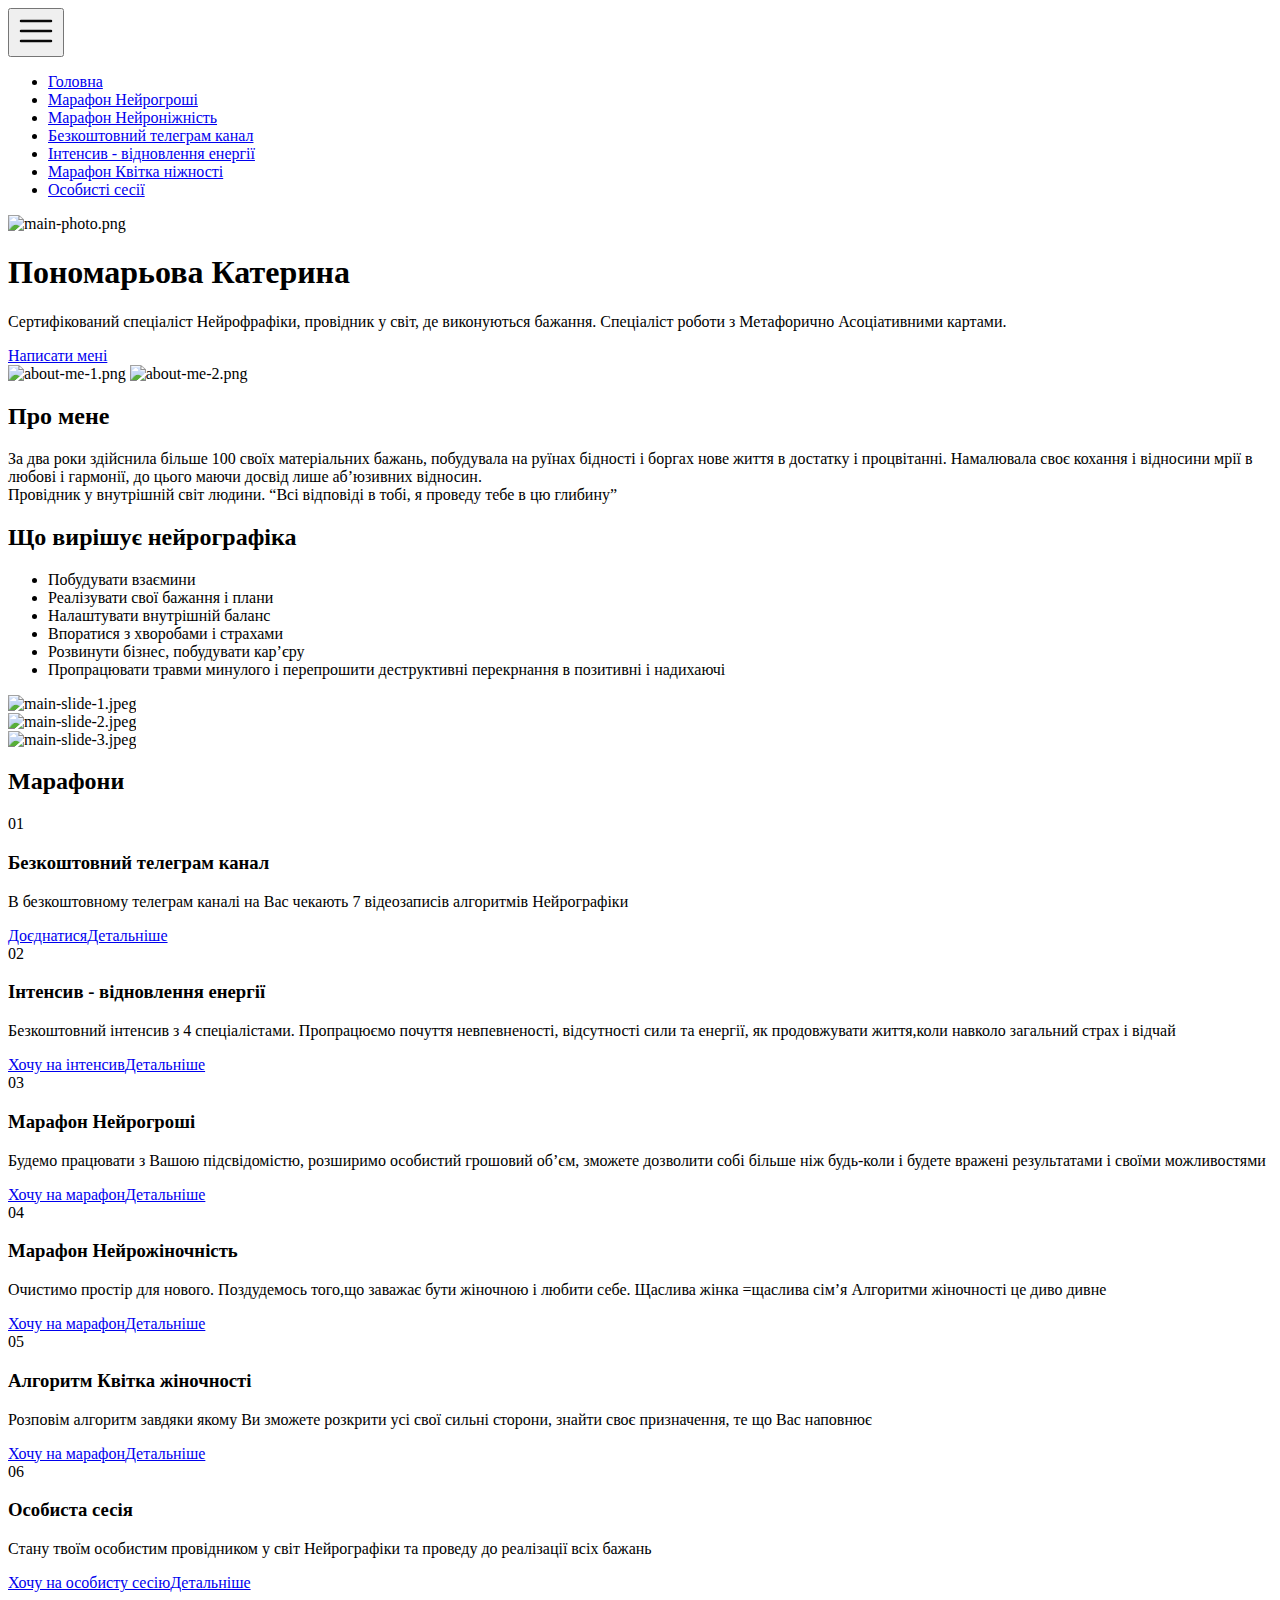
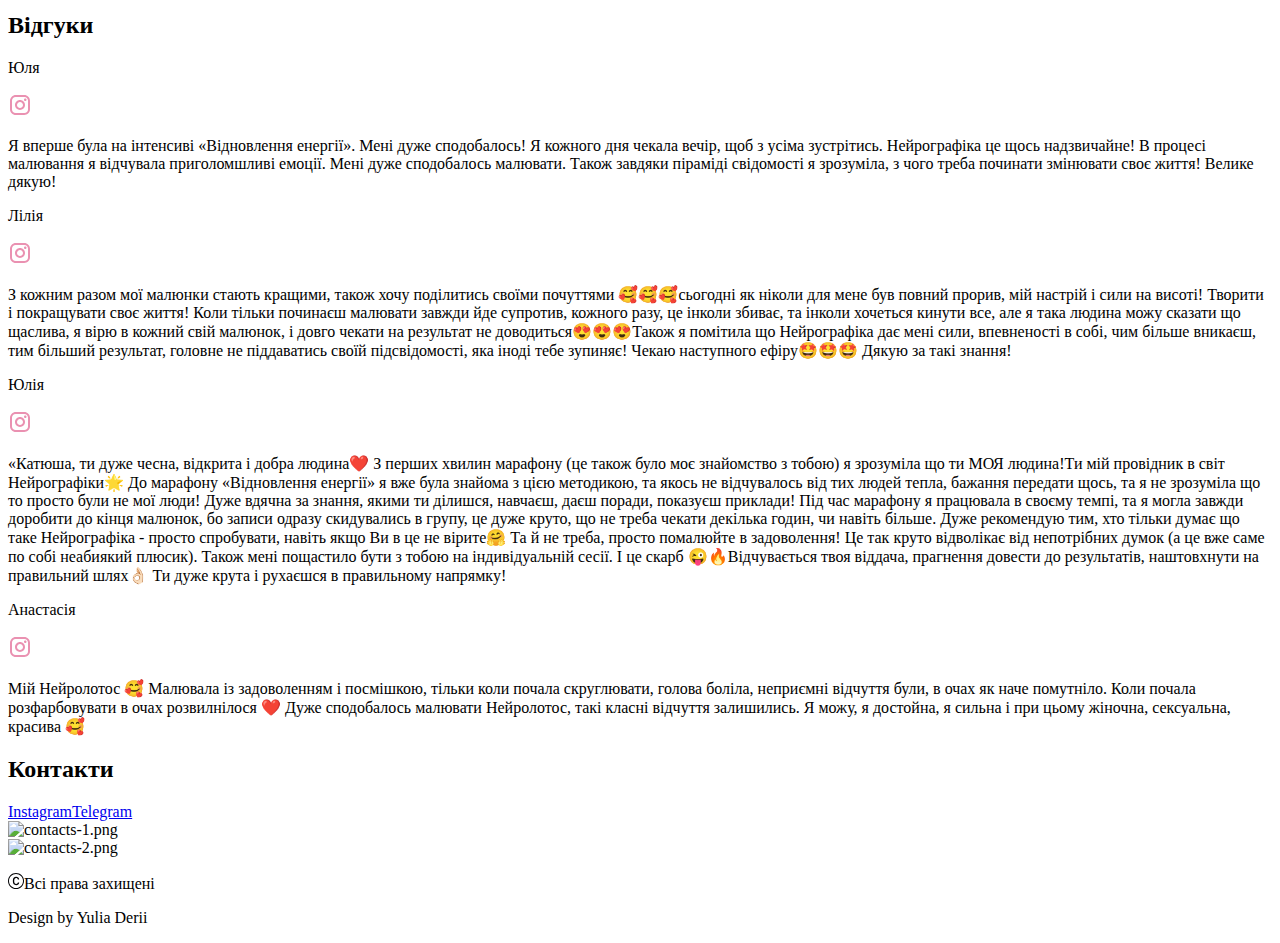
==== index.html @ ce117af1 "Add files via upload" ====
<!DOCTYPE html>
<html lang="uk">

<head>
	<meta charset="UTF-8">
	<meta name="viewport" content="width=device-width,initial-scale=1">
	<meta name="description" content="Сертифікований спеціаліст Нейрофрафіки, провідник у світ, де виконуються
	бажання. Спеціаліст роботи з Метафорично Асоціативними картами.">
	<title>Головна</title>
	<link href="css/index.css" rel="stylesheet">
</head>

<body>
	<div class="menu_overlay"></div>
	<header>
		<div class="menu_wrapper"><button class="menu_button" aria-label="Меню"><svg xmlns="http://www.w3.org/2000/svg"
					width="40" height="40" viewBox="0 0 40 40" fill="none">
					<path d="M5 10H35M5 20H35M5 30H35" stroke="#090909" stroke-width="2.5" stroke-linecap="round"
						stroke-linejoin="round" />
				</svg></button>
			<ul class="menu_list">
				<li class="menu_item active"><a href="/" class="menu_link">Головна</a></li>
				<li class="menu_item"><a href="/neirohroshi.html" class="menu_link">Марафон Нейрогроші</a></li>
				<li class="menu_item"><a href="/neirozhinochnist.html" class="menu_link">Марафон Нейроніжність</a></li>
				<li class="menu_item"><a href="/telehram-kanal.html" class="menu_link">Безкоштовний телеграм канал</a></li>
				<li class="menu_item"><a href="/vidnovlennya-enerhiyi.html" class="menu_link">Інтенсив - відновлення
						енергії</a></li>
				<li class="menu_item"><a href="/kvitka-zhinochnosti.html" class="menu_link">Марафон Квітка ніжності</a></li>
				<li class="menu_item"><a href="/osobysti-sesii.html" class="menu_link">Особисті сесії</a></li>
			</ul>
		</div>
	</header>
	<article class="container"><img class="image" src="images/main-photo.png" width="440" height="320" loading="lazy"
			alt="main-photo.png">
		<h1>Пономарьова Катерина</h1>
		<p>Сертифікований спеціаліст Нейрофрафіки, провідник у світ, де виконуються бажання. Спеціаліст роботи з
			Метафорично Асоціативними картами.</p><a
			href="https://instagram.com/satisfaction_on_dreams?igshid=MzMyNGUyNmU2YQ=="
			class="button button-centered">Написати мені</a>
		<div class="about-me-photo-wrapper"><img class="about-me-photo" src="images/about-me-1.png" width="340"
				height="320" loading="lazy" alt="about-me-1.png"> <img class="about-me-photo" src="images/about-me-2.png"
				width="340" height="320" loading="lazy" alt="about-me-2.png"></div>
		<section>
			<h2>Про мене</h2>
			<p>За два роки здійснила більше 100 своїх матеріальних бажань, побудувала на руїнах бідності і боргах нове
				життя в достатку і процвітанні. Намалювала своє кохання і відносини мрії в любові і гармонії, до цього маючи
				досвід лише аб’юзивних відносин.<br>Провідник у внутрішній світ людини. “Всі відповіді в тобі, я проведу
				тебе в цю глибину”</p>
		</section>
		<section>
			<h2 class="title-centered">Що вирішує нейрографіка</h2>
			<ul>
				<li>Побудувати взаємини</li>
				<li>Реалізувати свої бажання і плани</li>
				<li>Налаштувати внутрішній баланс</li>
				<li>Впоратися з хворобами і страхами</li>
				<li>Розвинути бізнес, побудувати кар’єру</li>
				<li>Пропрацювати травми минулого і перепрошити деструктивні перекрнання в позитивні і надихаючі</li>
			</ul>
			<div id="neurographics-slider" class="swiper">
				<div class="swiper-wrapper">
					<div class="swiper-slide"><img class="neurographics-slider-image" src="images/main-slide-1.jpeg"
							width="440" height="200" alt="main-slide-1.jpeg"></div>
					<div class="swiper-slide"><img class="neurographics-slider-image" src="images/main-slide-2.jpeg"
							width="440" height="200" alt="main-slide-2.jpeg"></div>
					<div class="swiper-slide"><img class="neurographics-slider-image" src="images/main-slide-3.jpeg"
							width="440" height="200" alt="main-slide-3.jpeg"></div>
				</div>
				<div class="neurographics-pagination swiper-pagination"></div>
			</div>
		</section>
		<section>
			<h2 class="title-centered">Марафони</h2>
			<div class="marathon">
				<div class="number">01</div>
				<h3>Безкоштовний телеграм канал</h3>
				<div class="divider"></div>
				<p class="marathon_description">В безкоштовному телеграм каналі на Вас чекають 7 відеозаписів алгоритмів
					Нейрографіки</p>
				<div class="marathon_actions"><a href="https://t.me/+FzW74CP8gYdkOWVi" class="button">Доєднатися</a><a
						href="/telehram-kanal.html" class="secondary-button">Детальніше</a></div>
			</div>
			<div class="marathon">
				<div class="number">02</div>
				<h3>Інтенсив - відновлення енергії</h3>
				<div class="divider"></div>
				<p class="marathon_description">Безкоштовний інтенсив з 4 спеціалістами. Пропрацюємо почуття невпевненості,
					відсутності сили та енергії, як продовжувати життя,коли навколо загальний страх і відчай</p>
				<div class="marathon_actions"><a href="https://t.me/+JxiKK_uEzuFjYjU6" class="button">Хочу на інтенсив</a><a
						href="/vidnovlennya-enerhiyi.html" class="secondary-button">Детальніше</a></div>
			</div>
			<div class="marathon">
				<div class="number">03</div>
				<h3>Марафон Нейрогроші</h3>
				<div class="divider"></div>
				<p class="marathon_description">Будемо працювати з Вашою підсвідомістю, розширимо особистий грошовий об’єм,
					зможете дозволити собі більше ніж будь-коли і будете вражені результатами і своїми можливостями</p>
				<div class="marathon_actions"><a href="/rekvizyty.html" class="button">Хочу на марафон</a><a
						href="/neirohroshi.html" class="secondary-button">Детальніше</a></div>
			</div>
			<div class="marathon">
				<div class="number">04</div>
				<h3>Марафон Нейрожіночність</h3>
				<div class="divider"></div>
				<p class="marathon_description">Очистимо простір для нового. Поздудемось того,що заважає бути жіночною і
					любити себе. Щаслива жінка =щаслива сім’я Алгоритми жіночності це диво дивне</p>
				<div class="marathon_actions"><a href="/rekvizyty.html" class="button">Хочу на марафон</a><a
						href="/neirozhinochnist.html" class="secondary-button">Детальніше</a></div>
			</div>
			<div class="marathon">
				<div class="number">05</div>
				<h3>Алгоритм Квітка жіночності</h3>
				<div class="divider"></div>
				<p class="marathon_description">Розповім алгоритм завдяки якому Ви зможете розкрити усі свої сильні сторони,
					знайти своє призначення, те що Вас наповнює</p>
				<div class="marathon_actions"><a href="/rekvizyty.html" class="button">Хочу на марафон</a><a
						href="/kvitka-zhinochnosti.html" class="secondary-button">Детальніше</a></div>
			</div>
			<div class="marathon">
				<div class="number">06</div>
				<h3>Особиста сесія</h3>
				<div class="divider"></div>
				<p class="marathon_description">Стану твоїм особистим провідником у світ Нейрографіки та проведу до
					реалізації всіх бажань</p>
				<div class="marathon_actions"><a href="/rekvizyty.html" class="button">Хочу на особисту сесію</a><a
						href="/osobysti-sesii.html" class="secondary-button">Детальніше</a></div>
			</div>
		</section>
		<section>
			<h2 class="title-centered">Відгуки</h2>
			<div id="reviews-slider" class="swiper">
				<div class="swiper-wrapper">
					<div class="swiper-slide">
						<div class="review">
							<p class="review_author">Юля</p><svg class="review_icon" xmlns="http://www.w3.org/2000/svg"
								width="24" height="24" viewBox="0 0 24 24" fill="none">
								<path
									d="M7.8 2H16.2C19.4 2 22 4.6 22 7.8V16.2C22 17.7383 21.3889 19.2135 20.3012 20.3012C19.2135 21.3889 17.7383 22 16.2 22H7.8C4.6 22 2 19.4 2 16.2V7.8C2 6.26174 2.61107 4.78649 3.69878 3.69878C4.78649 2.61107 6.26174 2 7.8 2ZM7.6 4C6.64522 4 5.72955 4.37928 5.05442 5.05442C4.37928 5.72955 4 6.64522 4 7.6V16.4C4 18.39 5.61 20 7.6 20H16.4C17.3548 20 18.2705 19.6207 18.9456 18.9456C19.6207 18.2705 20 17.3548 20 16.4V7.6C20 5.61 18.39 4 16.4 4H7.6ZM17.25 5.5C17.5815 5.5 17.8995 5.6317 18.1339 5.86612C18.3683 6.10054 18.5 6.41848 18.5 6.75C18.5 7.08152 18.3683 7.39946 18.1339 7.63388C17.8995 7.8683 17.5815 8 17.25 8C16.9185 8 16.6005 7.8683 16.3661 7.63388C16.1317 7.39946 16 7.08152 16 6.75C16 6.41848 16.1317 6.10054 16.3661 5.86612C16.6005 5.6317 16.9185 5.5 17.25 5.5ZM12 7C13.3261 7 14.5979 7.52678 15.5355 8.46447C16.4732 9.40215 17 10.6739 17 12C17 13.3261 16.4732 14.5979 15.5355 15.5355C14.5979 16.4732 13.3261 17 12 17C10.6739 17 9.40215 16.4732 8.46447 15.5355C7.52678 14.5979 7 13.3261 7 12C7 10.6739 7.52678 9.40215 8.46447 8.46447C9.40215 7.52678 10.6739 7 12 7ZM12 9C11.2044 9 10.4413 9.31607 9.87868 9.87868C9.31607 10.4413 9 11.2044 9 12C9 12.7956 9.31607 13.5587 9.87868 14.1213C10.4413 14.6839 11.2044 15 12 15C12.7956 15 13.5587 14.6839 14.1213 14.1213C14.6839 13.5587 15 12.7956 15 12C15 11.2044 14.6839 10.4413 14.1213 9.87868C13.5587 9.31607 12.7956 9 12 9Z"
									fill="#EA91B1" />
							</svg>
							<p class="review_text">Я вперше була на інтенсиві «Відновлення енергії». Мені дуже сподобалось! Я
								кожного дня чекала вечір, щоб з усіма зустрітись. Нейрографіка це щось надзвичайне! В процесі
								малювання я відчувала приголомшливі емоції. Мені дуже сподобалось малювати. Також завдяки
								піраміді свідомості я зрозуміла, з чого треба починати змінювати своє життя! Велике дякую!</p>
						</div>
					</div>
					<div class="swiper-slide">
						<div class="review">
							<p class="review_author">Лілія</p><svg class="review_icon" xmlns="http://www.w3.org/2000/svg"
								width="24" height="24" viewBox="0 0 24 24" fill="none">
								<path
									d="M7.8 2H16.2C19.4 2 22 4.6 22 7.8V16.2C22 17.7383 21.3889 19.2135 20.3012 20.3012C19.2135 21.3889 17.7383 22 16.2 22H7.8C4.6 22 2 19.4 2 16.2V7.8C2 6.26174 2.61107 4.78649 3.69878 3.69878C4.78649 2.61107 6.26174 2 7.8 2ZM7.6 4C6.64522 4 5.72955 4.37928 5.05442 5.05442C4.37928 5.72955 4 6.64522 4 7.6V16.4C4 18.39 5.61 20 7.6 20H16.4C17.3548 20 18.2705 19.6207 18.9456 18.9456C19.6207 18.2705 20 17.3548 20 16.4V7.6C20 5.61 18.39 4 16.4 4H7.6ZM17.25 5.5C17.5815 5.5 17.8995 5.6317 18.1339 5.86612C18.3683 6.10054 18.5 6.41848 18.5 6.75C18.5 7.08152 18.3683 7.39946 18.1339 7.63388C17.8995 7.8683 17.5815 8 17.25 8C16.9185 8 16.6005 7.8683 16.3661 7.63388C16.1317 7.39946 16 7.08152 16 6.75C16 6.41848 16.1317 6.10054 16.3661 5.86612C16.6005 5.6317 16.9185 5.5 17.25 5.5ZM12 7C13.3261 7 14.5979 7.52678 15.5355 8.46447C16.4732 9.40215 17 10.6739 17 12C17 13.3261 16.4732 14.5979 15.5355 15.5355C14.5979 16.4732 13.3261 17 12 17C10.6739 17 9.40215 16.4732 8.46447 15.5355C7.52678 14.5979 7 13.3261 7 12C7 10.6739 7.52678 9.40215 8.46447 8.46447C9.40215 7.52678 10.6739 7 12 7ZM12 9C11.2044 9 10.4413 9.31607 9.87868 9.87868C9.31607 10.4413 9 11.2044 9 12C9 12.7956 9.31607 13.5587 9.87868 14.1213C10.4413 14.6839 11.2044 15 12 15C12.7956 15 13.5587 14.6839 14.1213 14.1213C14.6839 13.5587 15 12.7956 15 12C15 11.2044 14.6839 10.4413 14.1213 9.87868C13.5587 9.31607 12.7956 9 12 9Z"
									fill="#EA91B1" />
							</svg>
							<p class="review_text">З кожним разом мої малюнки стають кращими, також хочу поділитись своїми
								почуттями 🥰🥰🥰сьогодні як ніколи для мене був повний прорив, мій настрій і сили на висоті!
								Творити і покращувати своє життя! Коли тільки починаєш малювати завжди йде супротив, кожного
								разу, це інколи збиває, та інколи хочеться кинути все, але я така людина можу сказати що
								щаслива, я вірю в кожний свій малюнок, і довго чекати на результат не доводиться😍😍😍Також я
								помітила що Нейрографіка дає мені сили, впевненості в собі, чим більше вникаєш, тим більший
								результат, головне не піддаватись своїй підсвідомості, яка іноді тебе зупиняє! Чекаю наступного
								ефіру🤩🤩🤩 Дякую за такі знання!</p>
						</div>
					</div>
					<div class="swiper-slide">
						<div class="review">
							<p class="review_author">Юлія</p><svg class="review_icon" xmlns="http://www.w3.org/2000/svg"
								width="24" height="24" viewBox="0 0 24 24" fill="none">
								<path
									d="M7.8 2H16.2C19.4 2 22 4.6 22 7.8V16.2C22 17.7383 21.3889 19.2135 20.3012 20.3012C19.2135 21.3889 17.7383 22 16.2 22H7.8C4.6 22 2 19.4 2 16.2V7.8C2 6.26174 2.61107 4.78649 3.69878 3.69878C4.78649 2.61107 6.26174 2 7.8 2ZM7.6 4C6.64522 4 5.72955 4.37928 5.05442 5.05442C4.37928 5.72955 4 6.64522 4 7.6V16.4C4 18.39 5.61 20 7.6 20H16.4C17.3548 20 18.2705 19.6207 18.9456 18.9456C19.6207 18.2705 20 17.3548 20 16.4V7.6C20 5.61 18.39 4 16.4 4H7.6ZM17.25 5.5C17.5815 5.5 17.8995 5.6317 18.1339 5.86612C18.3683 6.10054 18.5 6.41848 18.5 6.75C18.5 7.08152 18.3683 7.39946 18.1339 7.63388C17.8995 7.8683 17.5815 8 17.25 8C16.9185 8 16.6005 7.8683 16.3661 7.63388C16.1317 7.39946 16 7.08152 16 6.75C16 6.41848 16.1317 6.10054 16.3661 5.86612C16.6005 5.6317 16.9185 5.5 17.25 5.5ZM12 7C13.3261 7 14.5979 7.52678 15.5355 8.46447C16.4732 9.40215 17 10.6739 17 12C17 13.3261 16.4732 14.5979 15.5355 15.5355C14.5979 16.4732 13.3261 17 12 17C10.6739 17 9.40215 16.4732 8.46447 15.5355C7.52678 14.5979 7 13.3261 7 12C7 10.6739 7.52678 9.40215 8.46447 8.46447C9.40215 7.52678 10.6739 7 12 7ZM12 9C11.2044 9 10.4413 9.31607 9.87868 9.87868C9.31607 10.4413 9 11.2044 9 12C9 12.7956 9.31607 13.5587 9.87868 14.1213C10.4413 14.6839 11.2044 15 12 15C12.7956 15 13.5587 14.6839 14.1213 14.1213C14.6839 13.5587 15 12.7956 15 12C15 11.2044 14.6839 10.4413 14.1213 9.87868C13.5587 9.31607 12.7956 9 12 9Z"
									fill="#EA91B1" />
							</svg>
							<p class="review_text">«Катюша, ти дуже чесна, відкрита і добра людина❤️ З перших хвилин марафону
								(це також було моє знайомство з тобою) я зрозуміла що ти МОЯ людина!Ти мій провідник в світ
								Нейрографіки🌟 До марафону «Відновлення енергії» я вже була знайома з цією методикою, та якось
								не відчувалось від тих людей тепла, бажання передати щось, та я не зрозуміла що то просто були
								не мої люди! Дуже вдячна за знання, якими ти ділишся, навчаєш, даєш поради, показуєш приклади!
								Під час марафону я працювала в своєму темпі, та я могла завжди доробити до кінця малюнок, бо
								записи одразу скидувались в групу, це дуже круто, що не треба чекати декілька годин, чи навіть
								більше. Дуже рекомендую тим, хто тільки думає що таке Нейрографіка - просто спробувати, навіть
								якщо Ви в це не вірите🤗 Та й не треба, просто помалюйте в задоволення! Це так круто відволікає
								від непотрібних думок (а це вже саме по собі неабиякий плюсик). Також мені пощастило бути з
								тобою на індивідуальній сесії. І це скарб 😜🔥Відчувається твоя віддача, прагнення довести до
								результатів, наштовхнути на правильний шлях👌🏻 Ти дуже крута і рухаєшся в правильному напрямку!
							</p>
						</div>
					</div>
					<div class="swiper-slide">
						<div class="review">
							<p class="review_author">Анастасія</p><svg class="review_icon" xmlns="http://www.w3.org/2000/svg"
								width="24" height="24" viewBox="0 0 24 24" fill="none">
								<path
									d="M7.8 2H16.2C19.4 2 22 4.6 22 7.8V16.2C22 17.7383 21.3889 19.2135 20.3012 20.3012C19.2135 21.3889 17.7383 22 16.2 22H7.8C4.6 22 2 19.4 2 16.2V7.8C2 6.26174 2.61107 4.78649 3.69878 3.69878C4.78649 2.61107 6.26174 2 7.8 2ZM7.6 4C6.64522 4 5.72955 4.37928 5.05442 5.05442C4.37928 5.72955 4 6.64522 4 7.6V16.4C4 18.39 5.61 20 7.6 20H16.4C17.3548 20 18.2705 19.6207 18.9456 18.9456C19.6207 18.2705 20 17.3548 20 16.4V7.6C20 5.61 18.39 4 16.4 4H7.6ZM17.25 5.5C17.5815 5.5 17.8995 5.6317 18.1339 5.86612C18.3683 6.10054 18.5 6.41848 18.5 6.75C18.5 7.08152 18.3683 7.39946 18.1339 7.63388C17.8995 7.8683 17.5815 8 17.25 8C16.9185 8 16.6005 7.8683 16.3661 7.63388C16.1317 7.39946 16 7.08152 16 6.75C16 6.41848 16.1317 6.10054 16.3661 5.86612C16.6005 5.6317 16.9185 5.5 17.25 5.5ZM12 7C13.3261 7 14.5979 7.52678 15.5355 8.46447C16.4732 9.40215 17 10.6739 17 12C17 13.3261 16.4732 14.5979 15.5355 15.5355C14.5979 16.4732 13.3261 17 12 17C10.6739 17 9.40215 16.4732 8.46447 15.5355C7.52678 14.5979 7 13.3261 7 12C7 10.6739 7.52678 9.40215 8.46447 8.46447C9.40215 7.52678 10.6739 7 12 7ZM12 9C11.2044 9 10.4413 9.31607 9.87868 9.87868C9.31607 10.4413 9 11.2044 9 12C9 12.7956 9.31607 13.5587 9.87868 14.1213C10.4413 14.6839 11.2044 15 12 15C12.7956 15 13.5587 14.6839 14.1213 14.1213C14.6839 13.5587 15 12.7956 15 12C15 11.2044 14.6839 10.4413 14.1213 9.87868C13.5587 9.31607 12.7956 9 12 9Z"
									fill="#EA91B1" />
							</svg>
							<p class="review_text">Мій Нейролотос 🥰 Малювала із задоволенням і посмішкою, тільки коли почала
								скруглювати, голова боліла, неприємні відчуття були, в очах як наче помутніло. Коли почала
								розфарбовувати в очах розвилнілося ❤️ Дуже сподобалось малювати Нейролотос, такі класні відчуття
								залишились. Я можу, я достойна, я сильна і при цьому жіночна, сексуальна, красива 🥰</p>
						</div>
					</div>
				</div>
				<div class="reviews-pagination swiper-pagination"></div>
			</div>
		</section>
		<section>
			<h2 class="title-centered">Контакти</h2>
			<div class="contact-links-wrapper"><a
					href="https://instagram.com/satisfaction_on_dreams?igshid=MzMyNGUyNmU2YQ==" class="link">Instagram</a><a
					href="https://t.me/kateriinaa13" class="link" target="_blank">Telegram</a></div>
			<div class="contact-images-wrapper">
				<div class="contact-image-wrapper"><img class="contact-image" src="images/contacts-1.png" width="210"
						height="210" loading="lazy" alt="contacts-1.png"></div>
				<div class="contact-image-wrapper"><img class="contact-image" src="images/contacts-2.png" width="210"
						height="210" loading="lazy" alt="contacts-2.png"></div>
			</div>
		</section>
	</article>
	<footer>
		<p class="copyrights"><span id="current-year"></span><svg class="copyrights_icon"
				xmlns="http://www.w3.org/2000/svg" width="16" height="16" viewBox="0 0 16 16" fill="none">
				<g clip-path="url(#clip0_397_143)">
					<path
						d="M1 8C1 9.85652 1.7375 11.637 3.05025 12.9497C4.36301 14.2625 6.14348 15 8 15C9.85652 15 11.637 14.2625 12.9497 12.9497C14.2625 11.637 15 9.85652 15 8C15 6.14348 14.2625 4.36301 12.9497 3.05025C11.637 1.7375 9.85652 1 8 1C6.14348 1 4.36301 1.7375 3.05025 3.05025C1.7375 4.36301 1 6.14348 1 8ZM16 8C16 10.1217 15.1571 12.1566 13.6569 13.6569C12.1566 15.1571 10.1217 16 8 16C5.87827 16 3.84344 15.1571 2.34315 13.6569C0.842855 12.1566 0 10.1217 0 8C0 5.87827 0.842855 3.84344 2.34315 2.34315C3.84344 0.842855 5.87827 0 8 0C10.1217 0 12.1566 0.842855 13.6569 2.34315C15.1571 3.84344 16 5.87827 16 8ZM8.146 4.992C6.934 4.992 6.219 5.912 6.219 7.494V8.554C6.219 10.125 6.922 11.016 8.146 11.016C9.125 11.016 9.787 10.43 9.875 9.598H11.17V9.691C11.07 11.139 9.816 12.158 8.14 12.158C6.049 12.158 4.871 10.822 4.871 8.555V7.482C4.871 5.221 6.072 3.844 8.141 3.844C9.822 3.844 11.076 4.898 11.17 6.416V6.504H9.875C9.787 5.625 9.107 4.992 8.146 4.992Z"
						fill="#030305" />
				</g>
				<defs>
					<clipPath id="clip0_397_143">
						<rect width="16" height="16" fill="white" />
					</clipPath>
				</defs>
			</svg>Всі права захищені</p>
		<p class="copyrights">Design by Yulia Derii</p>
	</footer>
	<script src="js/index.js"></script>
</body>

</html>
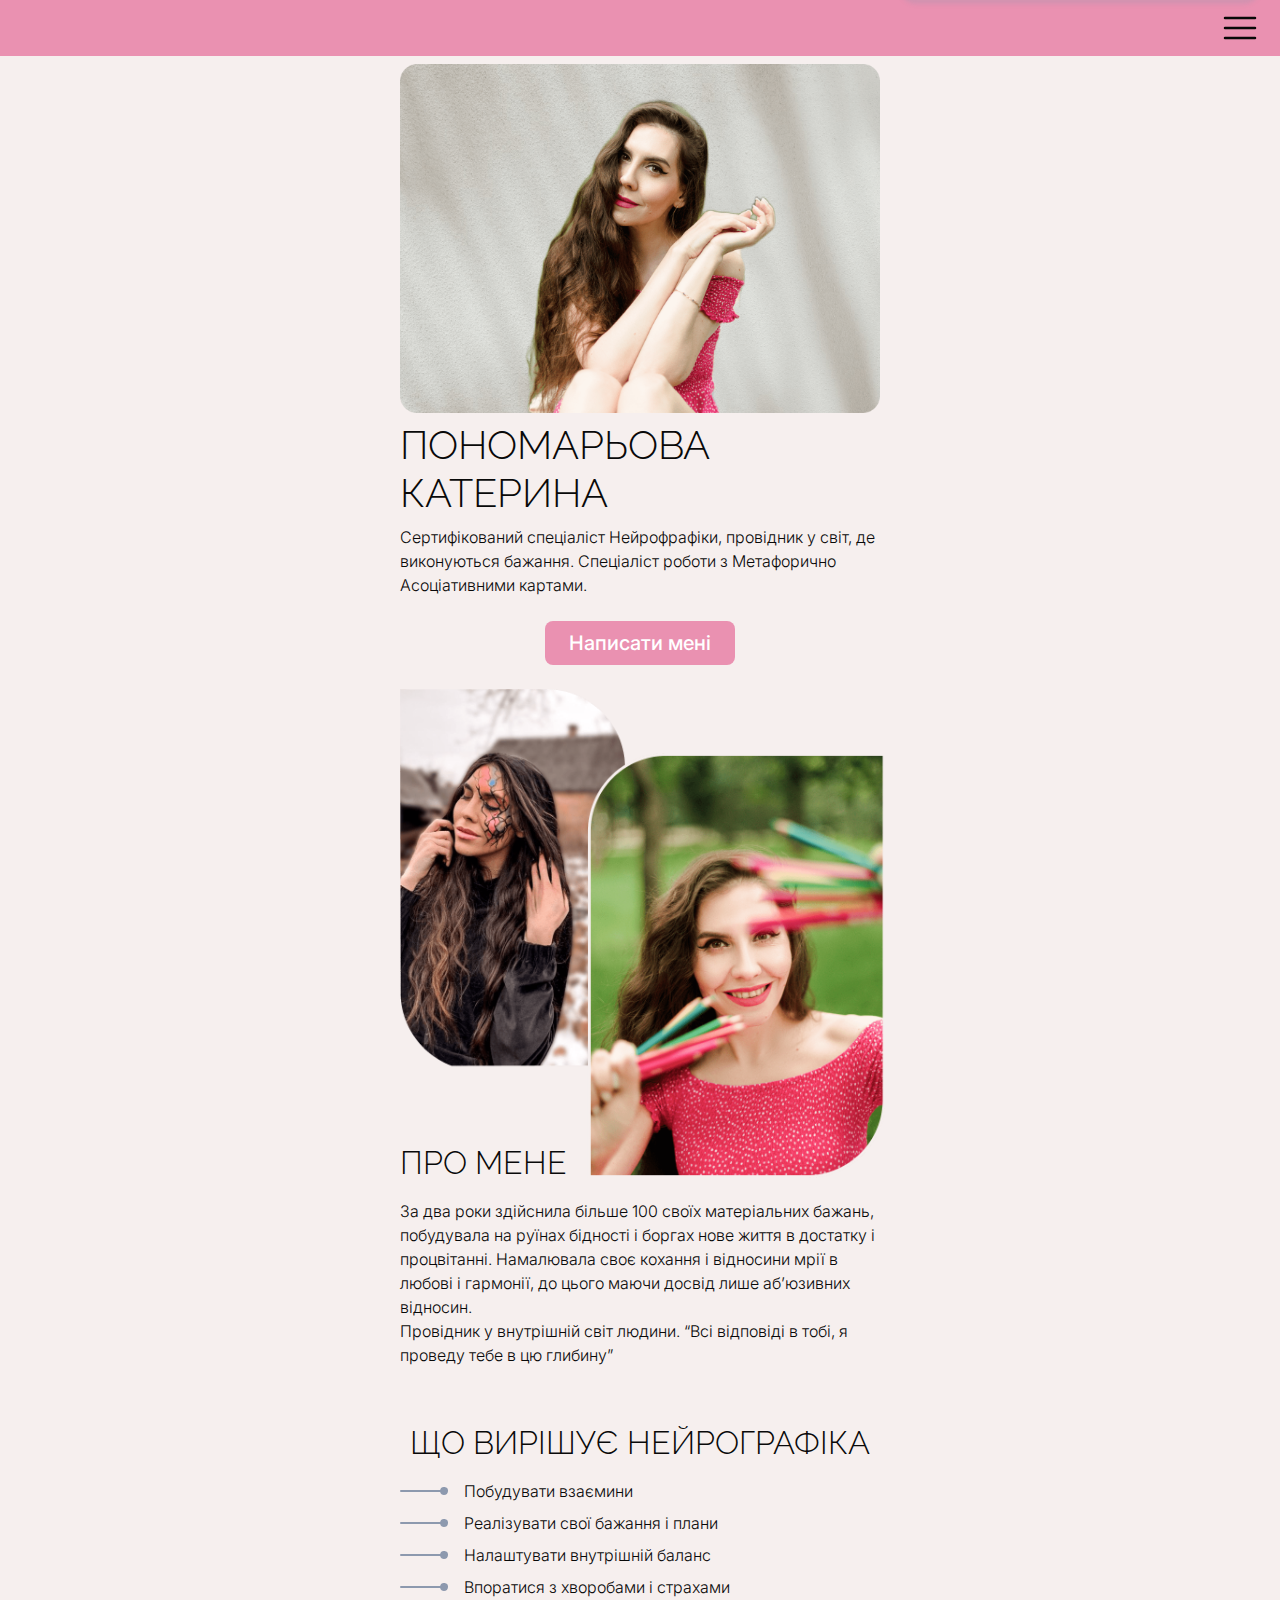
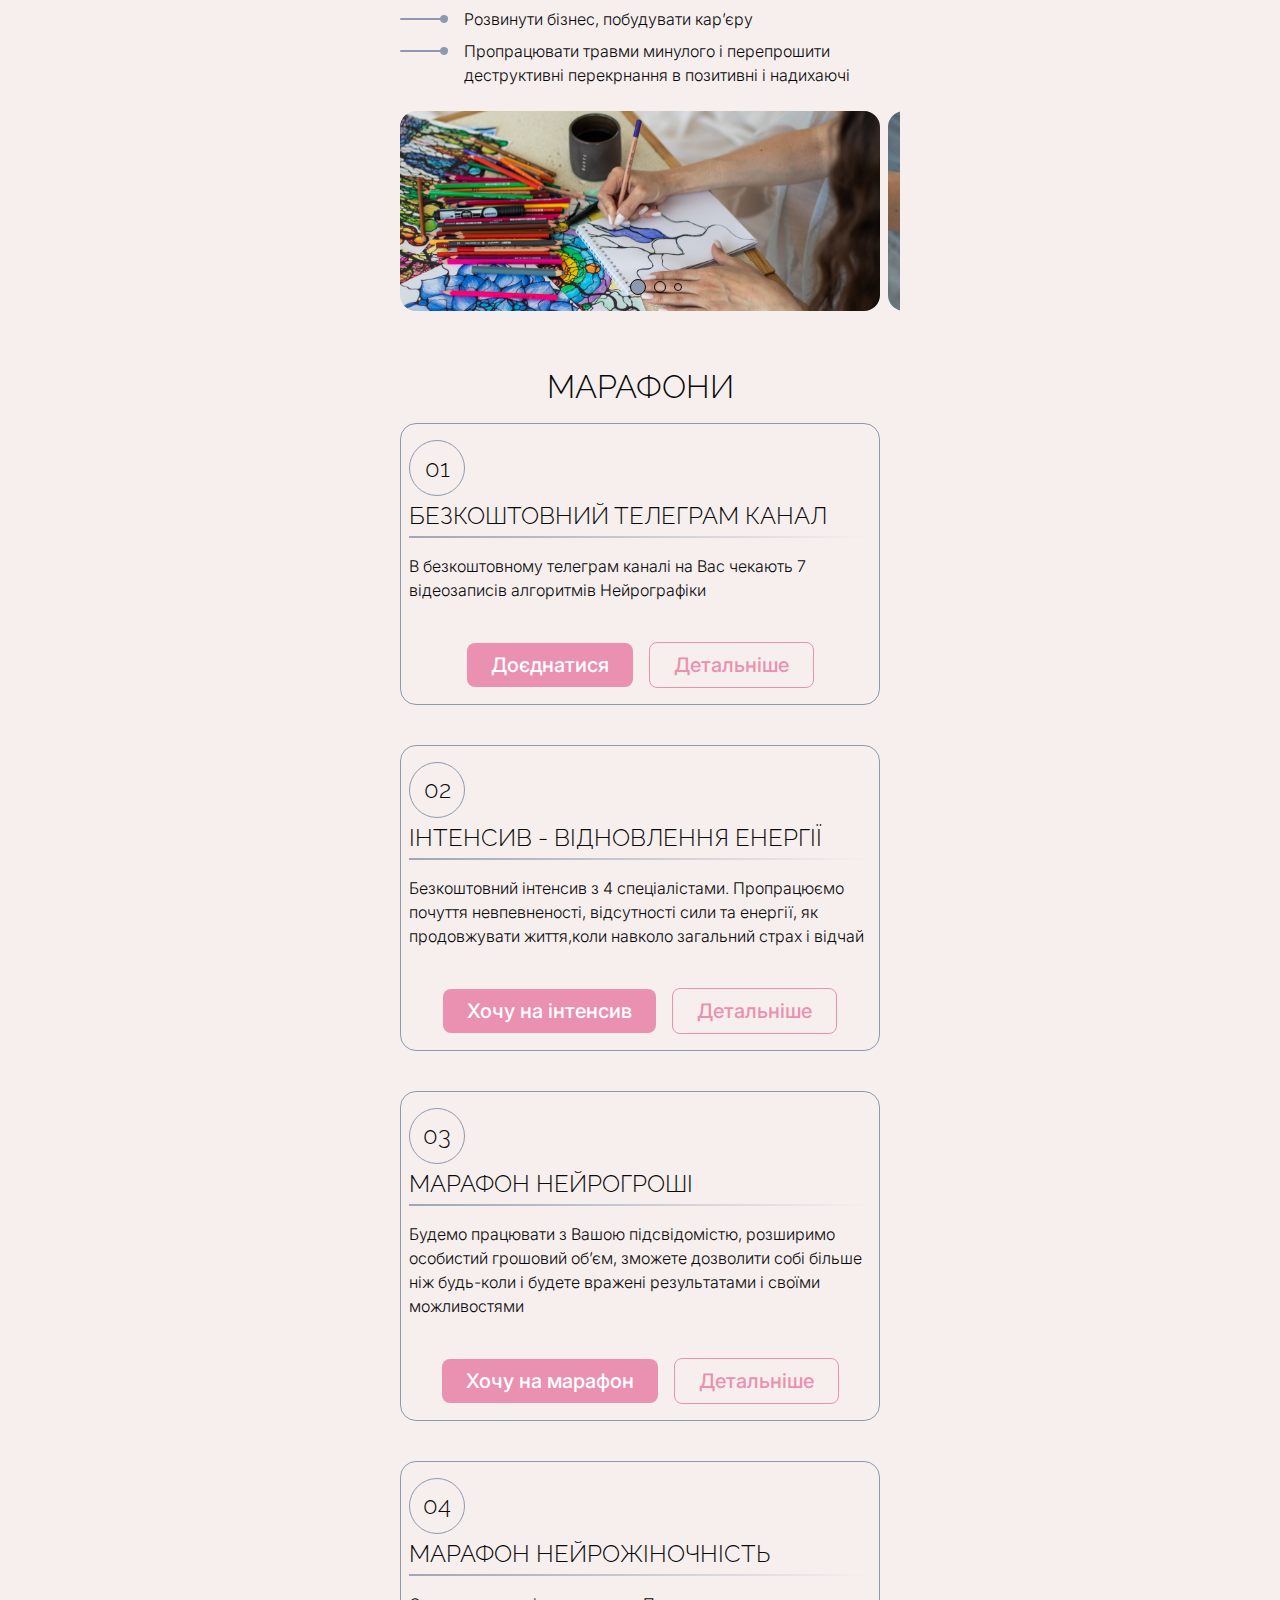
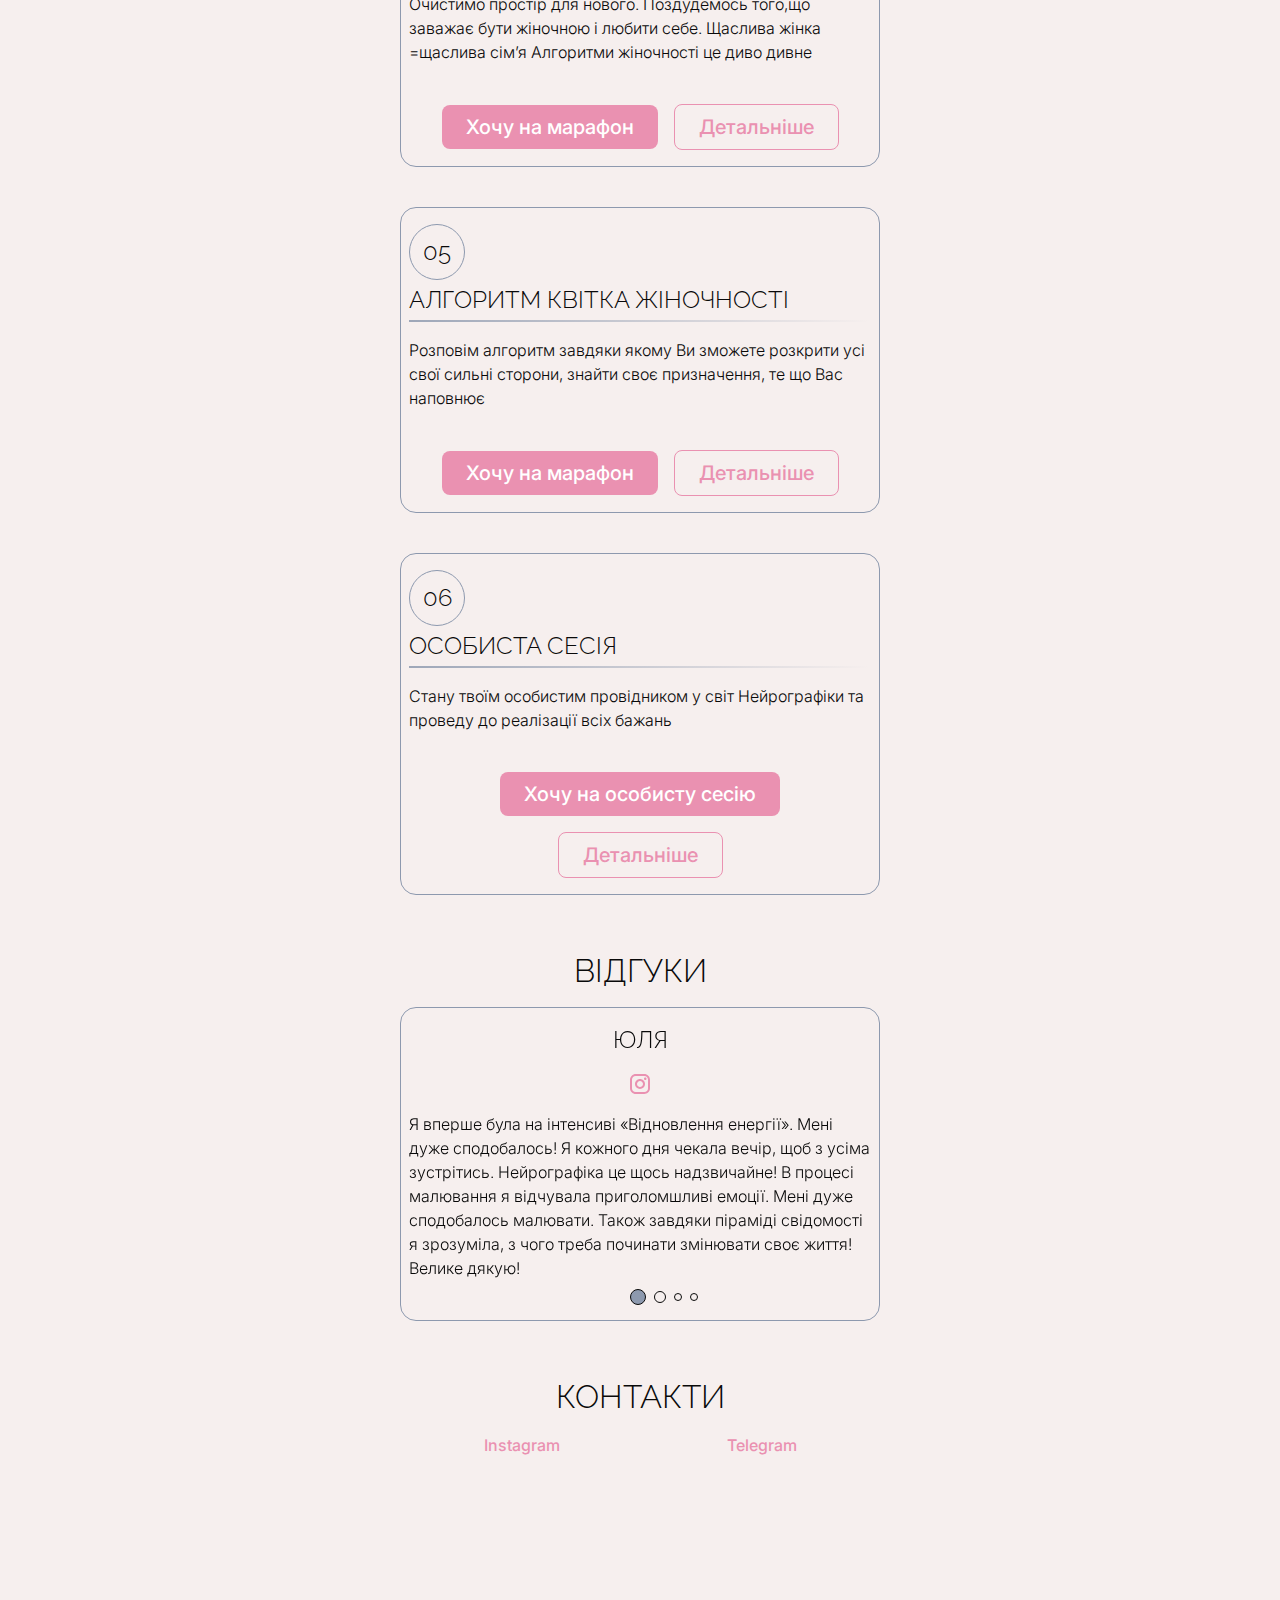
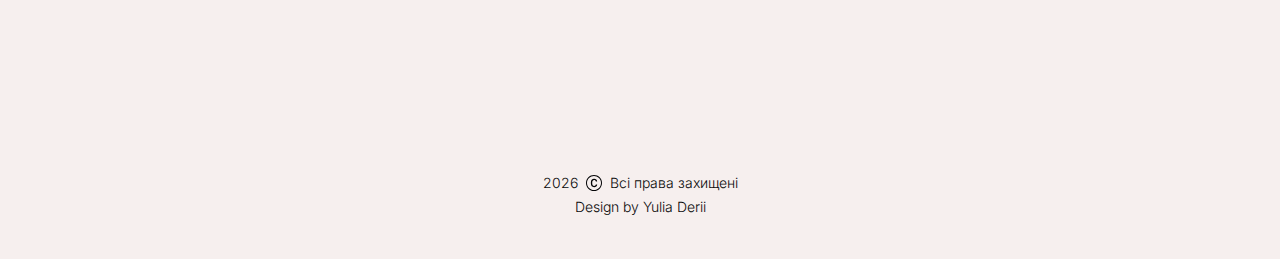
==== commit c223736c: "site" ====
--- a/index.html
+++ b/index.html
@@ -20,13 +20,14 @@
 				</svg></button>
 			<ul class="menu_list">
 				<li class="menu_item active"><a href="/" class="menu_link">Головна</a></li>
-				<li class="menu_item"><a href="/neirohroshi.html" class="menu_link">Марафон Нейрогроші</a></li>
-				<li class="menu_item"><a href="/neirozhinochnist.html" class="menu_link">Марафон Нейроніжність</a></li>
-				<li class="menu_item"><a href="/telehram-kanal.html" class="menu_link">Безкоштовний телеграм канал</a></li>
-				<li class="menu_item"><a href="/vidnovlennya-enerhiyi.html" class="menu_link">Інтенсив - відновлення
+				<li class="menu_item"><a href="./neirohroshi.html" class="menu_link">Марафон Нейрогроші</a></li>
+				<li class="menu_item"><a href="./neirozhinochnist.html" class="menu_link">Марафон Нейроніжність</a></li>
+				<li class="menu_item"><a href="./telehram-kanal.html" class="menu_link">Безкоштовний телеграм канал</a></li>
+				<li class="menu_item"><a href="./vidnovlennya-enerhiyi.html" class="menu_link">Інтенсив - відновлення
 						енергії</a></li>
-				<li class="menu_item"><a href="/kvitka-zhinochnosti.html" class="menu_link">Марафон Квітка ніжності</a></li>
-				<li class="menu_item"><a href="/osobysti-sesii.html" class="menu_link">Особисті сесії</a></li>
+				<li class="menu_item"><a href="./kvitka-zhinochnosti.html" class="menu_link">Марафон Квітка ніжності</a>
+				</li>
+				<li class="menu_item"><a href="./osobysti-sesii.html" class="menu_link">Особисті сесії</a></li>
 			</ul>
 		</div>
 	</header>
--- a/css/index.css
+++ b/css/index.css
@@ -0,0 +1,925 @@
+@import url(https://fonts.googleapis.com/css2?family=Inter:wght@300;500&family=Raleway:wght@500&display=swap);* {
+	outline: none
+}
+
+a,abbr,acronym,address,applet,article,aside,audio,b,big,blockquote,body,canvas,caption,center,cite,code,dd,del,details,dfn,div,dl,dt,em,embed,fieldset,figcaption,figure,footer,form,h1,h2,h3,h4,h5,h6,header,hgroup,html,i,iframe,img,ins,kbd,label,legend,li,mark,menu,nav,object,ol,output,p,pre,q,ruby,s,samp,section,small,span,strike,strong,sub,summary,sup,table,tbody,td,tfoot,th,thead,time,tr,tt,u,ul,var,video {
+	border: 0;
+	font-size: 100%;
+	font: inherit;
+	margin: 0;
+	padding: 0;
+	vertical-align: baseline
+}
+
+article,aside,details,figcaption,figure,footer,header,hgroup,menu,nav,section {
+	display: block
+}
+
+body {
+	line-height: 1
+}
+
+ol,ul {
+	list-style: none
+}
+
+blockquote,q {
+	quotes: none
+}
+
+blockquote:after,blockquote:before,q:after,q:before {
+	content: "";
+	content: none
+}
+
+table {
+	border-collapse: collapse;
+	border-spacing: 0
+}
+
+a {
+	text-decoration: none
+}
+
+header {
+	background-color: #ea91b1;
+	height: 56px;
+	margin-bottom: 8px;
+	padding: 0 20px
+}
+
+body {
+	background-color: #f6efee;
+	color: #090909;
+	font-family: Inter,sans-serif;
+	font-size: 16px;
+	font-weight: 300;
+	line-height: 150%;
+}
+
+footer {
+	padding-bottom: 40px
+}
+
+section {
+	margin-bottom: 56px
+}
+
+h1:not(.medium-title),h2:not(.small-title) {
+	margin-top: 8px
+}
+
+h1,h2,h3 {
+	font-family: Raleway,sans-serif;
+	text-transform: uppercase
+}
+
+h1:not(.medium-title) {
+	font-size: 40px;
+	line-height: 120%;
+	margin-bottom: 8px
+}
+
+@media (max-width: 355px) {
+	h1:not(.medium-title) {
+		 font-size:35px;
+		 line-height: 125%
+	}
+}
+
+.medium-title,h2:not(.small-title) {
+	font-size: 32px;
+	line-height: 125%;
+	margin-bottom: 16px;
+	text-transform: uppercase
+}
+
+.small-title,h3 {
+	font-size: 24px;
+	line-height: 133.333%;
+	margin-bottom: 4px
+}
+
+h3.semi-title {
+	font-family: Raleway,sans-serif;
+	font-size: 20px;
+	font-weight: 600;
+	line-height: 140%;
+	text-transform: none
+}
+
+.small-title {
+	margin: 40px 0 16px
+}
+
+.title-centered {
+	text-align: center
+}
+
+p {
+	margin-bottom: 24px
+}
+
+p.bold {
+	font-weight: 600;
+	margin: -16px 0 40px
+}
+
+p.small-indent {
+	margin-bottom: 16px
+}
+
+p.list-description {
+	margin: 40px 0 4px
+}
+
+p.list-description.no-top-indent {
+	margin-top: 0
+}
+
+ul {
+	margin-bottom: 24px
+}
+
+ul.no-indent {
+	margin-bottom: 8px
+}
+
+ul li {
+	padding-left: 64px;
+	position: relative
+}
+
+ul li:not(:last-child) {
+	margin-bottom: 8px
+}
+
+ul li:before {
+	content: url("data:image/svg+xml;charset=utf-8,%3Csvg xmlns='http://www.w3.org/2000/svg' width='48' height='24' fill='none'%3E%3Cpath fill='%238D99AE' fill-rule='evenodd' d='M44 16a4 4 0 1 0-3.874-5H1a1 1 0 1 0 0 2h39.126c.444 1.725 2.01 3 3.874 3Z' clip-rule='evenodd'/%3E%3C/svg%3E");
+	left: 0;
+	position: absolute;
+	top: 0
+}
+
+ul.colored li {
+	padding-left: 32px
+}
+
+ul.colored li:before {
+	content: url("data:image/svg+xml;charset=utf-8,%3Csvg xmlns='http://www.w3.org/2000/svg' width='16' height='16' fill='none'%3E%3Cpath fill='%23EA91B1' d='M7.787.19c.03-.253.396-.253.426 0l.252 2.121a5.969 5.969 0 0 0 5.224 5.224l2.121.252c.253.03.253.396 0 .426l-2.121.252a5.969 5.969 0 0 0-5.224 5.224l-.252 2.121c-.03.253-.396.253-.426 0l-.252-2.121A5.969 5.969 0 0 0 2.31 8.465L.19 8.213c-.253-.03-.253-.396 0-.426l2.121-.252A5.969 5.969 0 0 0 7.535 2.31L7.787.19Z'/%3E%3C/svg%3E");
+	height: 16px;
+	left: 8px;
+	top: 50%;
+	transform: translateY(-50%)
+}
+
+ol {
+	counter-reset: item
+}
+
+ol.bottom-indent {
+	margin-bottom: 24px
+}
+
+ol li {
+	padding-left: 40px;
+	position: relative
+}
+
+ol li:not(:last-child) {
+	margin-bottom: 12px
+}
+
+ol li:before {
+	align-items: center;
+	border: 1px solid #8d99ae;
+	border-radius: 100%;
+	box-sizing: border-box;
+	content: "0" counter(item);
+	counter-increment: item;
+	display: flex;
+	height: 32px;
+	justify-content: center;
+	left: 0;
+	position: absolute;
+	top: 50%;
+	transform: translateY(-50%);
+	width: 32px
+}
+
+.container {
+	margin: 0 auto;
+	max-width: 480px;
+	padding: 0 20px
+}
+
+.image {
+	display: block;
+	height: auto;
+	object-fit: contain;
+	width: 100%
+}
+
+.button,.secondary-button {
+	border-radius: 8px;
+	display: block;
+	font-size: 20px;
+	font-weight: 500;
+	line-height: 140%;
+	padding: 8px 24px;
+	text-align: center;
+	width: fit-content
+}
+
+@media (max-width: 360px) {
+	.button,.secondary-button {
+		 font-size:18px;
+		 padding-left: 10px;
+		 padding-right: 10px
+	}
+}
+
+.button {
+	background-color: #ea91b1;
+	color: #fff
+}
+
+.secondary-button {
+	border: 1px solid #ea91b1;
+	box-sizing: border-box;
+	color: #ea91b1
+}
+
+.button-centered {
+	margin: 0 auto 24px
+}
+
+.link {
+	color: #ea91b1;
+	display: block;
+	font-weight: 500;
+	width: fit-content
+}
+
+.number {
+	align-items: center;
+	border: 1px solid #8d99ae;
+	border-radius: 100%;
+	box-sizing: border-box;
+	display: flex;
+	font-family: Raleway,sans-serif;
+	font-size: 24px;
+	height: 56px;
+	justify-content: center;
+	line-height: 133.333%;
+	margin-bottom: 4px;
+	width: 56px
+}
+
+.divider {
+	background: linear-gradient(90deg,#8d99ae -18.94%,#f6efee 99.55%);
+	height: 2px;
+	margin-bottom: 24px
+}
+
+.price_title {
+	margin: 0 0 8px
+}
+
+.price_value {
+	margin-bottom: 32px
+}
+
+.copyrights {
+	align-items: center;
+	display: flex;
+	font-size: 14px;
+	justify-content: center;
+	line-height: 171.429%;
+	margin-bottom: 0;
+	text-align: center
+}
+
+.copyrights_icon {
+	margin: 0 8px
+}
+
+.menu_overlay {
+	background: #8d99ae;
+	height: 100%;
+	left: 0;
+	opacity: 0;
+	pointer-events: none;
+	position: fixed;
+	top: 0;
+	transition: opacity .4s ease;
+	width: 100%;
+	z-index: 1
+}
+
+.menu_overlay.active {
+	opacity: .9;
+	pointer-events: auto
+}
+
+.menu_wrapper {
+	height: 100%;
+	position: relative
+}
+
+.menu_button,.menu_wrapper {
+	align-items: center;
+	display: flex
+}
+
+.menu_button {
+	background: none;
+	border: none;
+	height: 40px;
+	justify-content: center;
+	margin-left: auto;
+	padding: 0;
+	width: 40px
+}
+
+.menu_list {
+	background-color: #f6efee;
+	border-radius: 16px;
+	bottom: 100%;
+	box-shadow: 0 4px 4px 0 rgba(141,153,174,.25);
+	box-sizing: border-box;
+	margin-bottom: 0;
+	max-width: 360px;
+	padding: 16px;
+	position: absolute;
+	right: 0;
+	transition: bottom .4s ease;
+	width: 100%;
+	z-index: 1
+}
+
+.menu_item {
+	padding: 0
+}
+
+.menu_item:not(:last-child) {
+	margin-bottom: 24px
+}
+
+.menu_item:before {
+	display: none
+}
+
+.menu_item.active:after {
+	background: linear-gradient(90deg,#8d99ae -18.94%,#f6efee 99.55%);
+	content: "";
+	display: block;
+	height: 2px;
+	width: 100%
+}
+
+.menu_link {
+	color: #090909;
+	font-family: Raleway,sans-serif;
+	font-size: 20px;
+	font-weight: 600;
+	line-height: 140%
+}
+
+.about-me-photo-wrapper {
+	display: flex;
+	margin-bottom: 29px
+}
+
+@media (max-width: 469px) {
+	.about-me-photo-wrapper {
+		 margin-bottom:72px
+	}
+}
+
+.about-me-photo {
+	flex-shrink: 0;
+	height: fit-content
+}
+
+.about-me-photo:first-child {
+	width: 47%
+}
+
+.about-me-photo:last-child {
+	position: relative;
+	right: 8%;
+	top: 64px;
+	width: 62%
+}
+
+#neurographics-slider {
+	margin: 0 -20px;
+	padding: 0 20px
+}
+
+#neurographics-slider .swiper-slide {
+	height: 200px
+}
+
+.neurographics-slider-image {
+	border-radius: 16px;
+	height: 100%;
+	object-fit: cover;
+	object-position: center;
+	width: 100%
+}
+
+.marathon {
+	border: 1px solid #8d99ae;
+	border-radius: 16px;
+	margin-bottom: 40px;
+	padding: 16px 8px 0
+}
+
+.marathon_description {
+	margin: 16px 0 40px
+}
+
+.marathon_actions {
+	align-items: center;
+	display: flex;
+	flex-wrap: wrap;
+	justify-content: center
+}
+
+.marathon_actions .button,.marathon_actions .secondary-button {
+	margin: 0 8px 16px
+}
+
+.marathon .divider {
+	margin-bottom: 0
+}
+
+.review {
+	border: 1px solid #8d99ae;
+	border-radius: 16px;
+	padding: 16px 8px
+}
+
+.review_author {
+	font-family: Raleway,sans-serifs;
+	font-size: 24px;
+	line-height: 133.333%;
+	margin-bottom: 16px;
+	text-align: center;
+	text-transform: uppercase
+}
+
+.review_icon {
+	display: block;
+	margin: 0 auto 16px
+}
+
+.contact-links-wrapper {
+	display: flex;
+	justify-content: space-around;
+	margin-bottom: 32px
+}
+
+.contact-images-wrapper {
+	align-items: center;
+	display: flex;
+	justify-content: center;
+	margin: 0 -10px -20px
+}
+
+.contact-image-wrapper {
+	margin: 0 10px 20px;
+	width: 220px
+}
+
+.contact-image {
+	height: 100%;
+	object-fit: contain;
+	width: 100%
+}
+
+.swiper-pagination {
+	align-items: center;
+	bottom: 16px!important;
+	display: flex;
+	justify-content: center;
+	overflow: visible!important
+}
+
+.swiper-pagination-bullet {
+	background: none!important;
+	border: 1px solid #090909!important;
+	border-radius: 100%!important;
+	box-sizing: border-box!important;
+	height: 8px!important;
+	opacity: 1!important;
+	transform: scale(1)!important;
+	width: 8px!important
+}
+
+.swiper-pagination-bullet-active {
+	background-color: #8d99ae!important;
+	height: 16px!important;
+	width: 16px!important
+}
+
+.swiper-pagination-bullet-active-next,.swiper-pagination-bullet-active-prev {
+	height: 12px!important;
+	width: 12px!important
+}
+
+@font-face {
+	font-family: swiper-icons;
+	font-style: normal;
+	font-weight: 400;
+	src: url("data:application/font-woff;charset=utf-8;base64, [base64]//wADZ2x5ZgAAAywAAADMAAAD2MHtryVoZWFkAAABbAAAADAAAAA2E2+eoWhoZWEAAAGcAAAAHwAAACQC9gDzaG10eAAAAigAAAAZAAAArgJkABFsb2NhAAAC0AAAAFoAAABaFQAUGG1heHAAAAG8AAAAHwAAACAAcABAbmFtZQAAA/gAAAE5AAACXvFdBwlwb3N0AAAFNAAAAGIAAACE5s74hXjaY2BkYGAAYpf5Hu/j+W2+MnAzMYDAzaX6QjD6/4//Bxj5GA8AuRwMYGkAPywL13jaY2BkYGA88P8Agx4j+/8fQDYfA1AEBWgDAIB2BOoAeNpjYGRgYNBh4GdgYgABEMnIABJzYNADCQAACWgAsQB42mNgYfzCOIGBlYGB0YcxjYGBwR1Kf2WQZGhhYGBiYGVmgAFGBiQQkOaawtDAoMBQxXjg/wEGPcYDDA4wNUA2CCgwsAAAO4EL6gAAeNpj2M0gyAACqxgGNWBkZ2D4/wMA+xkDdgAAAHjaY2BgYGaAYBkGRgYQiAHyGMF8FgYHIM3DwMHABGQrMOgyWDLEM1T9/w8UBfEMgLzE////P/5//f/V/xv+r4eaAAeMbAxwIUYmIMHEgKYAYjUcsDAwsLKxc3BycfPw8jEQA/[base64]/uznmfPFBNODM2K7MTQ45YEAZqGP81AmGGcF3iPqOop0r1SPTaTbVkfUe4HXj97wYE+yNwWYxwWu4v1ugWHgo3S1XdZEVqWM7ET0cfnLGxWfkgR42o2PvWrDMBSFj/IHLaF0zKjRgdiVMwScNRAoWUoH78Y2icB/yIY09An6AH2Bdu/UB+yxopYshQiEvnvu0dURgDt8QeC8PDw7Fpji3fEA4z/PEJ6YOB5hKh4dj3EvXhxPqH/SKUY3rJ7srZ4FZnh1PMAtPhwP6fl2PMJMPDgeQ4rY8YT6Gzao0eAEA409DuggmTnFnOcSCiEiLMgxCiTI6Cq5DZUd3Qmp10vO0LaLTd2cjN4fOumlc7lUYbSQcZFkutRG7g6JKZKy0RmdLY680CDnEJ+UMkpFFe1RN7nxdVpXrC4aTtnaurOnYercZg2YVmLN/d/gczfEimrE/fs/bOuq29Zmn8tloORaXgZgGa78yO9/cnXm2BpaGvq25Dv9S4E9+5SIc9PqupJKhYFSSl47+Qcr1mYNAAAAeNptw0cKwkAAAMDZJA8Q7OUJvkLsPfZ6zFVERPy8qHh2YER+3i/BP83vIBLLySsoKimrqKqpa2hp6+jq6RsYGhmbmJqZSy0sraxtbO3sHRydnEMU4uR6yx7JJXveP7WrDycAAAAAAAH//wACeNpjYGRgYOABYhkgZgJCZgZNBkYGLQZtIJsFLMYAAAw3ALgAeNolizEKgDAQBCchRbC2sFER0YD6qVQiBCv/H9ezGI6Z5XBAw8CBK/m5iQQVauVbXLnOrMZv2oLdKFa8Pjuru2hJzGabmOSLzNMzvutpB3N42mNgZGBg4GKQYzBhYMxJLMlj4GBgAYow/P/PAJJhLM6sSoWKfWCAAwDAjgbRAAB42mNgYGBkAIIbCZo5IPrmUn0hGA0AO8EFTQAA")
+}
+
+:root {
+	--swiper-theme-color: #007aff
+}
+
+:host {
+	display: block;
+	margin-left: auto;
+	margin-right: auto;
+	position: relative;
+	z-index: 1
+}
+
+.swiper {
+	display: block;
+	list-style: none;
+	margin-left: auto;
+	margin-right: auto;
+	overflow: hidden;
+	padding: 0;
+	position: relative;
+	z-index: 1
+}
+
+.swiper-vertical>.swiper-wrapper {
+	flex-direction: column
+}
+
+.swiper-wrapper {
+	box-sizing: content-box;
+	display: flex;
+	height: 100%;
+	position: relative;
+	transition-property: transform;
+	transition-timing-function: var(--swiper-wrapper-transition-timing-function,initial);
+	width: 100%;
+	z-index: 1
+}
+
+.swiper-android .swiper-slide,.swiper-ios .swiper-slide,.swiper-wrapper {
+	transform: translateZ(0)
+}
+
+.swiper-horizontal {
+	touch-action: pan-y
+}
+
+.swiper-vertical {
+	touch-action: pan-x
+}
+
+.swiper-slide {
+	display: block;
+	flex-shrink: 0;
+	height: 100%;
+	position: relative;
+	transition-property: transform;
+	width: 100%
+}
+
+.swiper-slide-invisible-blank {
+	visibility: hidden
+}
+
+.swiper-autoheight,.swiper-autoheight .swiper-slide {
+	height: auto
+}
+
+.swiper-autoheight .swiper-wrapper {
+	align-items: flex-start;
+	transition-property: transform,height
+}
+
+.swiper-backface-hidden .swiper-slide {
+	-webkit-backface-visibility: hidden;
+	backface-visibility: hidden;
+	transform: translateZ(0)
+}
+
+.swiper-3d.swiper-css-mode .swiper-wrapper {
+	perspective: 1200px
+}
+
+.swiper-3d .swiper-wrapper {
+	transform-style: preserve-3d
+}
+
+.swiper-3d {
+	perspective: 1200px
+}
+
+.swiper-3d .swiper-cube-shadow,.swiper-3d .swiper-slide {
+	transform-style: preserve-3d
+}
+
+.swiper-css-mode>.swiper-wrapper {
+	-ms-overflow-style: none;
+	overflow: auto;
+	scrollbar-width: none
+}
+
+.swiper-css-mode>.swiper-wrapper::-webkit-scrollbar {
+	display: none
+}
+
+.swiper-css-mode>.swiper-wrapper>.swiper-slide {
+	scroll-snap-align: start start
+}
+
+.swiper-css-mode.swiper-horizontal>.swiper-wrapper {
+	scroll-snap-type: x mandatory
+}
+
+.swiper-css-mode.swiper-vertical>.swiper-wrapper {
+	scroll-snap-type: y mandatory
+}
+
+.swiper-css-mode.swiper-free-mode>.swiper-wrapper {
+	scroll-snap-type: none
+}
+
+.swiper-css-mode.swiper-free-mode>.swiper-wrapper>.swiper-slide {
+	scroll-snap-align: none
+}
+
+.swiper-css-mode.swiper-centered>.swiper-wrapper:before {
+	content: "";
+	flex-shrink: 0;
+	order: 9999
+}
+
+.swiper-css-mode.swiper-centered>.swiper-wrapper>.swiper-slide {
+	scroll-snap-align: center center;
+	scroll-snap-stop:always}
+
+.swiper-css-mode.swiper-centered.swiper-horizontal>.swiper-wrapper>.swiper-slide:first-child {
+	margin-inline-start:var(--swiper-centered-offset-before)}
+
+.swiper-css-mode.swiper-centered.swiper-horizontal>.swiper-wrapper: before {
+	height:100%;
+	min-height: 1px;
+	width: var(--swiper-centered-offset-after)
+}
+
+.swiper-css-mode.swiper-centered.swiper-vertical>.swiper-wrapper>.swiper-slide:first-child {
+	margin-block-start:var(--swiper-centered-offset-before)}
+
+.swiper-css-mode.swiper-centered.swiper-vertical>.swiper-wrapper: before {
+	height:var(--swiper-centered-offset-after);
+	min-width: 1px;
+	width: 100%
+}
+
+.swiper-3d .swiper-slide-shadow,.swiper-3d .swiper-slide-shadow-bottom,.swiper-3d .swiper-slide-shadow-left,.swiper-3d .swiper-slide-shadow-right,.swiper-3d .swiper-slide-shadow-top {
+	height: 100%;
+	left: 0;
+	pointer-events: none;
+	position: absolute;
+	top: 0;
+	width: 100%;
+	z-index: 10
+}
+
+.swiper-3d .swiper-slide-shadow {
+	background: rgba(0,0,0,.15)
+}
+
+.swiper-3d .swiper-slide-shadow-left {
+	background-image: linear-gradient(270deg,rgba(0,0,0,.5),transparent)
+}
+
+.swiper-3d .swiper-slide-shadow-right {
+	background-image: linear-gradient(90deg,rgba(0,0,0,.5),transparent)
+}
+
+.swiper-3d .swiper-slide-shadow-top {
+	background-image: linear-gradient(0deg,rgba(0,0,0,.5),transparent)
+}
+
+.swiper-3d .swiper-slide-shadow-bottom {
+	background-image: linear-gradient(180deg,rgba(0,0,0,.5),transparent)
+}
+
+.swiper-lazy-preloader {
+	border: 4px solid var(--swiper-preloader-color,var(--swiper-theme-color));
+	border-radius: 50%;
+	border-top: 4px solid transparent;
+	box-sizing: border-box;
+	height: 42px;
+	left: 50%;
+	margin-left: -21px;
+	margin-top: -21px;
+	position: absolute;
+	top: 50%;
+	transform-origin: 50%;
+	width: 42px;
+	z-index: 10
+}
+
+.swiper-watch-progress .swiper-slide-visible .swiper-lazy-preloader,.swiper:not(.swiper-watch-progress) .swiper-lazy-preloader {
+	animation: swiper-preloader-spin 1s linear infinite
+}
+
+.swiper-lazy-preloader-white {
+	--swiper-preloader-color: #fff
+}
+
+.swiper-lazy-preloader-black {
+	--swiper-preloader-color: #000
+}
+
+@keyframes swiper-preloader-spin {
+	0% {
+		 transform: rotate(0deg)
+	}
+
+	to {
+		 transform: rotate(1turn)
+	}
+}
+
+.swiper-pagination {
+	position: absolute;
+	text-align: center;
+	transform: translateZ(0);
+	transition: opacity .3s;
+	z-index: 10
+}
+
+.swiper-pagination.swiper-pagination-hidden {
+	opacity: 0
+}
+
+.swiper-pagination-disabled>.swiper-pagination,.swiper-pagination.swiper-pagination-disabled {
+	display: none!important
+}
+
+.swiper-horizontal>.swiper-pagination-bullets,.swiper-pagination-bullets.swiper-pagination-horizontal,.swiper-pagination-custom,.swiper-pagination-fraction {
+	bottom: var(--swiper-pagination-bottom,8px);
+	left: 0;
+	top: var(--swiper-pagination-top,auto);
+	width: 100%
+}
+
+.swiper-pagination-bullets-dynamic {
+	font-size: 0;
+	overflow: hidden
+}
+
+.swiper-pagination-bullets-dynamic .swiper-pagination-bullet {
+	position: relative;
+	transform: scale(.33)
+}
+
+.swiper-pagination-bullets-dynamic .swiper-pagination-bullet-active,.swiper-pagination-bullets-dynamic .swiper-pagination-bullet-active-main {
+	transform: scale(1)
+}
+
+.swiper-pagination-bullets-dynamic .swiper-pagination-bullet-active-prev {
+	transform: scale(.66)
+}
+
+.swiper-pagination-bullets-dynamic .swiper-pagination-bullet-active-prev-prev {
+	transform: scale(.33)
+}
+
+.swiper-pagination-bullets-dynamic .swiper-pagination-bullet-active-next {
+	transform: scale(.66)
+}
+
+.swiper-pagination-bullets-dynamic .swiper-pagination-bullet-active-next-next {
+	transform: scale(.33)
+}
+
+.swiper-pagination-bullet {
+	background: var(--swiper-pagination-bullet-inactive-color,#000);
+	border-radius: var(--swiper-pagination-bullet-border-radius,50%);
+	display: inline-block;
+	height: var(--swiper-pagination-bullet-height,var(--swiper-pagination-bullet-size,8px));
+	opacity: var(--swiper-pagination-bullet-inactive-opacity,.2);
+	width: var(--swiper-pagination-bullet-width,var(--swiper-pagination-bullet-size,8px))
+}
+
+button.swiper-pagination-bullet {
+	-webkit-appearance: none;
+	appearance: none;
+	border: none;
+	box-shadow: none;
+	margin: 0;
+	padding: 0
+}
+
+.swiper-pagination-clickable .swiper-pagination-bullet {
+	cursor: pointer
+}
+
+.swiper-pagination-bullet:only-child {
+	display: none!important
+}
+
+.swiper-pagination-bullet-active {
+	background: var(--swiper-pagination-color,var(--swiper-theme-color));
+	opacity: var(--swiper-pagination-bullet-opacity,1)
+}
+
+.swiper-pagination-vertical.swiper-pagination-bullets,.swiper-vertical>.swiper-pagination-bullets {
+	left: var(--swiper-pagination-left,auto);
+	right: var(--swiper-pagination-right,8px);
+	top: 50%;
+	transform: translate3d(0,-50%,0)
+}
+
+.swiper-pagination-vertical.swiper-pagination-bullets .swiper-pagination-bullet,.swiper-vertical>.swiper-pagination-bullets .swiper-pagination-bullet {
+	display: block;
+	margin: var(--swiper-pagination-bullet-vertical-gap,6px) 0
+}
+
+.swiper-pagination-vertical.swiper-pagination-bullets.swiper-pagination-bullets-dynamic,.swiper-vertical>.swiper-pagination-bullets.swiper-pagination-bullets-dynamic {
+	top: 50%;
+	transform: translateY(-50%);
+	width: 8px
+}
+
+.swiper-pagination-vertical.swiper-pagination-bullets.swiper-pagination-bullets-dynamic .swiper-pagination-bullet,.swiper-vertical>.swiper-pagination-bullets.swiper-pagination-bullets-dynamic .swiper-pagination-bullet {
+	display: inline-block;
+	transition: transform .2s,top .2s
+}
+
+.swiper-horizontal>.swiper-pagination-bullets .swiper-pagination-bullet,.swiper-pagination-horizontal.swiper-pagination-bullets .swiper-pagination-bullet {
+	margin: 0 var(--swiper-pagination-bullet-horizontal-gap,4px)
+}
+
+.swiper-horizontal>.swiper-pagination-bullets.swiper-pagination-bullets-dynamic,.swiper-pagination-horizontal.swiper-pagination-bullets.swiper-pagination-bullets-dynamic {
+	left: 50%;
+	transform: translateX(-50%);
+	white-space: nowrap
+}
+
+.swiper-horizontal>.swiper-pagination-bullets.swiper-pagination-bullets-dynamic .swiper-pagination-bullet,.swiper-pagination-horizontal.swiper-pagination-bullets.swiper-pagination-bullets-dynamic .swiper-pagination-bullet {
+	transition: transform .2s,left .2s
+}
+
+.swiper-horizontal.swiper-rtl>.swiper-pagination-bullets-dynamic .swiper-pagination-bullet {
+	transition: transform .2s,right .2s
+}
+
+.swiper-pagination-fraction {
+	color: var(--swiper-pagination-fraction-color,inherit)
+}
+
+.swiper-pagination-progressbar {
+	background: var(--swiper-pagination-progressbar-bg-color,rgba(0,0,0,.25));
+	position: absolute
+}
+
+.swiper-pagination-progressbar .swiper-pagination-progressbar-fill {
+	background: var(--swiper-pagination-color,var(--swiper-theme-color));
+	height: 100%;
+	left: 0;
+	position: absolute;
+	top: 0;
+	transform: scale(0);
+	transform-origin: left top;
+	width: 100%
+}
+
+.swiper-rtl .swiper-pagination-progressbar .swiper-pagination-progressbar-fill {
+	transform-origin: right top
+}
+
+.swiper-horizontal>.swiper-pagination-progressbar,.swiper-pagination-progressbar.swiper-pagination-horizontal,.swiper-pagination-progressbar.swiper-pagination-vertical.swiper-pagination-progressbar-opposite,.swiper-vertical>.swiper-pagination-progressbar.swiper-pagination-progressbar-opposite {
+	height: var(--swiper-pagination-progressbar-size,4px);
+	left: 0;
+	top: 0;
+	width: 100%
+}
+
+.swiper-horizontal>.swiper-pagination-progressbar.swiper-pagination-progressbar-opposite,.swiper-pagination-progressbar.swiper-pagination-horizontal.swiper-pagination-progressbar-opposite,.swiper-pagination-progressbar.swiper-pagination-vertical,.swiper-vertical>.swiper-pagination-progressbar {
+	height: 100%;
+	left: 0;
+	top: 0;
+	width: var(--swiper-pagination-progressbar-size,4px)
+}
+
+.swiper-pagination-lock {
+	display: none
+}
